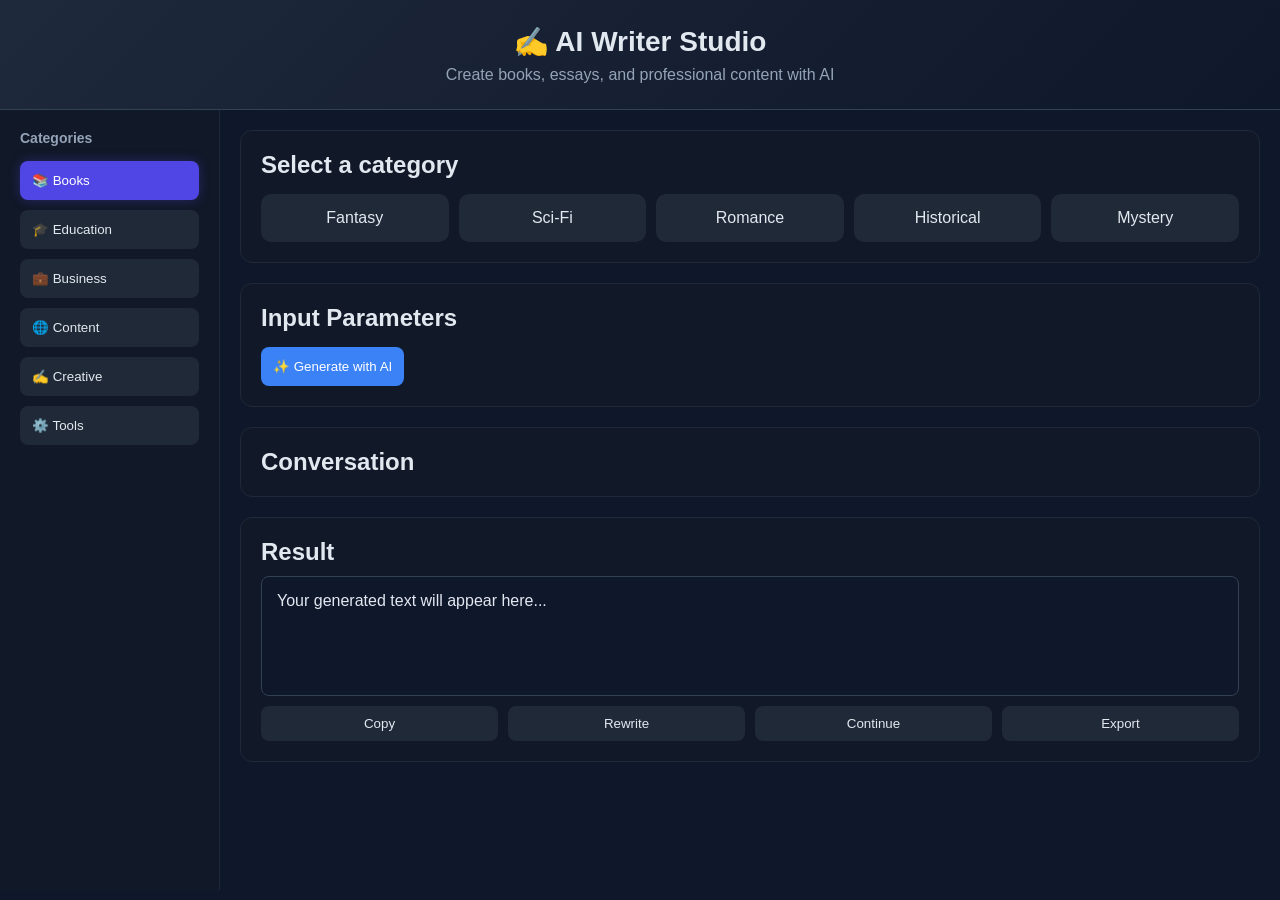
==== index.html @ 290512c1 "Rename writer.html to index.html for SaaS structure" ====
<!DOCTYPE htm1>
<html lang="en">
<head>
    <meta charset="UTF-8">
    <meta name="viewport" content="width=device-width, initial-scale=1.0">
    <title>AI Writer Studio</title>
    <link rel="stylesheet" href="writer.css">
</head>
<body>

<div class="app">

    <!-- HEADER -->
    <header class="top-bar">
        <h1>✍️ AI Writer Studio</h1>
        <p>Create books, essays, and professional content with AI</p>
    </header>

    <!-- MAIN -->
    <div class="container">

        <!-- SIDEBAR -->
        <aside class="sidebar">
            <h2>Categories</h2>

            <button class="cat active" data-category="Books">📚 Books</button>
            <button class="cat" data-category="Education">🎓 Education</button>
            <button class="cat" data-category="Business">💼 Business</button>
            <button class="cat" data-category="Content">🌐 Content</button>
            <button class="cat" data-category="Creative">✍️ Creative</button>
            <button class="cat" data-category="Tools">⚙️ Tools</button>

        </aside>

        <!-- CONTENT -->
        <main class="main">

            <!-- MODE AREA -->
            <section class="panel">
                <h2>Select a category</h2>
                <div class="modes"></div>
            </section>

            <!-- FORM AREA -->
            <section class="panel">
                <h2>Input Parameters</h2>

                <div class="form" id="dynamicForm">
                    <input type="text" placeholder="Title / Topic">
                    <input type="text" placeholder="Main idea">
                    <textarea placeholder="Additional instructions..."></textarea>
                </div>

                <button id="generateBtn" class="generate">✨ Generate with AI</button>
                <button id="cancelBtn" class="cancel" style="display:none;">⛔ Cancel</button>

            </section>

            <!-- CHAT (НОВОЕ) -->
            <section class="panel">
                <h2>Conversation</h2>

                <div id="outputChat" class="chat">
                    <!-- messages -->
                </div>
            </section>

            <!-- RESULT -->
            <section class="panel result">
                <h2>Result</h2>

                <div id="resultBox" class="output">
                    Your generated text will appear here...
                </div>

                <div class="actions">
                    <button>Copy</button>
                    <button>Rewrite</button>
                    <button>Continue</button>
                    <button>Export</button>
                </div>
            </section>

        </main>

    </div>

</div>









<script src="writer.js"></script>

</body>
</html>
---- writer.css ----
* {
    margin: 0;
    padding: 0;
    box-sizing: border-box;
    font-family: Arial, sans-serif;
}

body {
    background: #0f172a;
    color: #e2e8f0;
}

/* APP WRAPPER */
.app {
    min-height: 100vh;
    display: flex;
    flex-direction: column;
}

/* TOP BAR */
.top-bar {
    padding: 25px;
    text-align: center;
    background: linear-gradient(135deg, #1e293b, #0f172a);
    border-bottom: 1px solid #334155;
}

.top-bar h1 {
    font-size: 28px;
    margin-bottom: 8px;
}

.top-bar p {
    color: #94a3b8;
}

/* LAYOUT */
.container {
    display: flex;
    height: calc(100vh - 120px);
}

/* SIDEBAR */
.sidebar {
    width: 220px;
    background: #111827;
    padding: 20px;
    border-right: 1px solid #1f2937;
}

.sidebar h2 {
    font-size: 14px;
    color: #94a3b8;
    margin-bottom: 15px;
}

.cat {
    width: 100%;
    padding: 12px;
    margin-bottom: 10px;
    background: #1f2937;
    border: none;
    color: #e2e8f0;
    border-radius: 8px;
    cursor: pointer;
    transition: 0.2s;
    text-align: left;
}

.cat:hover {
    background: #334155;
}

.cat,
.mode,
.card {
    transition: all 0.2s ease;
}

.cat.active,
.mode.active {
    background: #4f46e5;
    color: white;
    border-color: #4f46e5;
    box-shadow: 0 0 12px rgba(79, 70, 229, .35);
}

/* MAIN */
.main {
    flex: 1;
    padding: 20px;
    overflow-y: auto;
    min-width: 0; /* 🔥 ВАЖНО: фикс для flex */
}

/* PANELS */
.panel {
    background: #111827;
    padding: 20px;
    border-radius: 12px;
    margin-bottom: 20px;
    border: 1px solid #1f2937;
    width: 100%; /* 🔥 добавлено */
}

/* MODES */
.modes {
    display: grid;
    grid-template-columns: repeat(auto-fit, minmax(120px, 1fr));
    gap: 10px;
    margin-top: 15px;
}

.card {
    background: #1f2937;
    padding: 15px;
    border-radius: 10px;
    text-align: center;
    cursor: pointer;
    transition: 0.2s;
}

.card:hover {
    background: #334155;
    transform: translateY(-2px);
}

.card.active {
    background: #4f46e5;
    color: white;
    box-shadow: 0 0 12px rgba(79, 70, 229, .35);
    transform: translateY(-2px);
}

.output.loading {
    opacity: 0.6;
    font-style: italic;
}

/* CHAT */
.chat {
    display: flex;
    flex-direction: column;
    gap: 10px;
}

/* user message */
.msg-user {
    align-self: flex-end;
    background: #4f46e5;
    color: white;
    padding: 10px 14px;
    border-radius: 12px 12px 0 12px;
    max-width: 70%;
}

/* AI message */
.msg-ai {
    align-self: flex-start;
    background: #1f2937;
    color: #e5e7eb;
    padding: 10px 14px;
    border-radius: 12px 12px 12px 0;
    max-width: 70%;
}

/* FORM */
.form {
    width: 100%;
    display: flex;
    flex-direction: column;
    gap: 10px;
    margin-top: 15px;
}

/* 🔥 FIX ДЛЯ ИНПУТОВ (ВАЖНО) */
.form input,
.form textarea {
    width: 100%;
    box-sizing: border-box;
    padding: 12px;
    border-radius: 8px;
    border: 1px solid #334155;
    background: #0f172a;
    color: #e2e8f0;
}

/* textarea */
.form textarea {
    min-height: 100px;
    resize: none;
}

/* BUTTON */
.generate {
    padding: 12px;
    background: #3b82f6;
    border: none;
    color: white;
    border-radius: 8px;
    cursor: pointer;
    transition: 0.2s;
}

.generate:hover {
    background: #2563eb;
}

.cancel {
    padding: 12px;
    background: #ef4444;
    border: none;
    color: white;
    border-radius: 8px;
    cursor: pointer;
    transition: 0.2s;
}

.cancel:hover {
    background: #dc2626;
}

/* RESULT */
.result .output {
    background: #0f172a;
    padding: 15px;
    border-radius: 8px;
    margin-top: 10px;
    min-height: 120px;
    border: 1px solid #334155;
}

.actions {
    display: flex;
    gap: 10px;
    margin-top: 10px;
}

.actions button {
    flex: 1;
    padding: 10px;
    background: #1f2937;
    border: none;
    color: #e2e8f0;
    border-radius: 8px;
    cursor: pointer;
    transition: 0.2s;
}

.actions button:hover {
    background: #334155;
}

/* MOBILE */
@media (max-width: 900px) {
    .container {
        flex-direction: column;
    }

    .sidebar {
        width: 100%;
        display: flex;
        overflow-x: auto;
        gap: 10px;
    }

    .cat {
        min-width: 140px;
    }
}
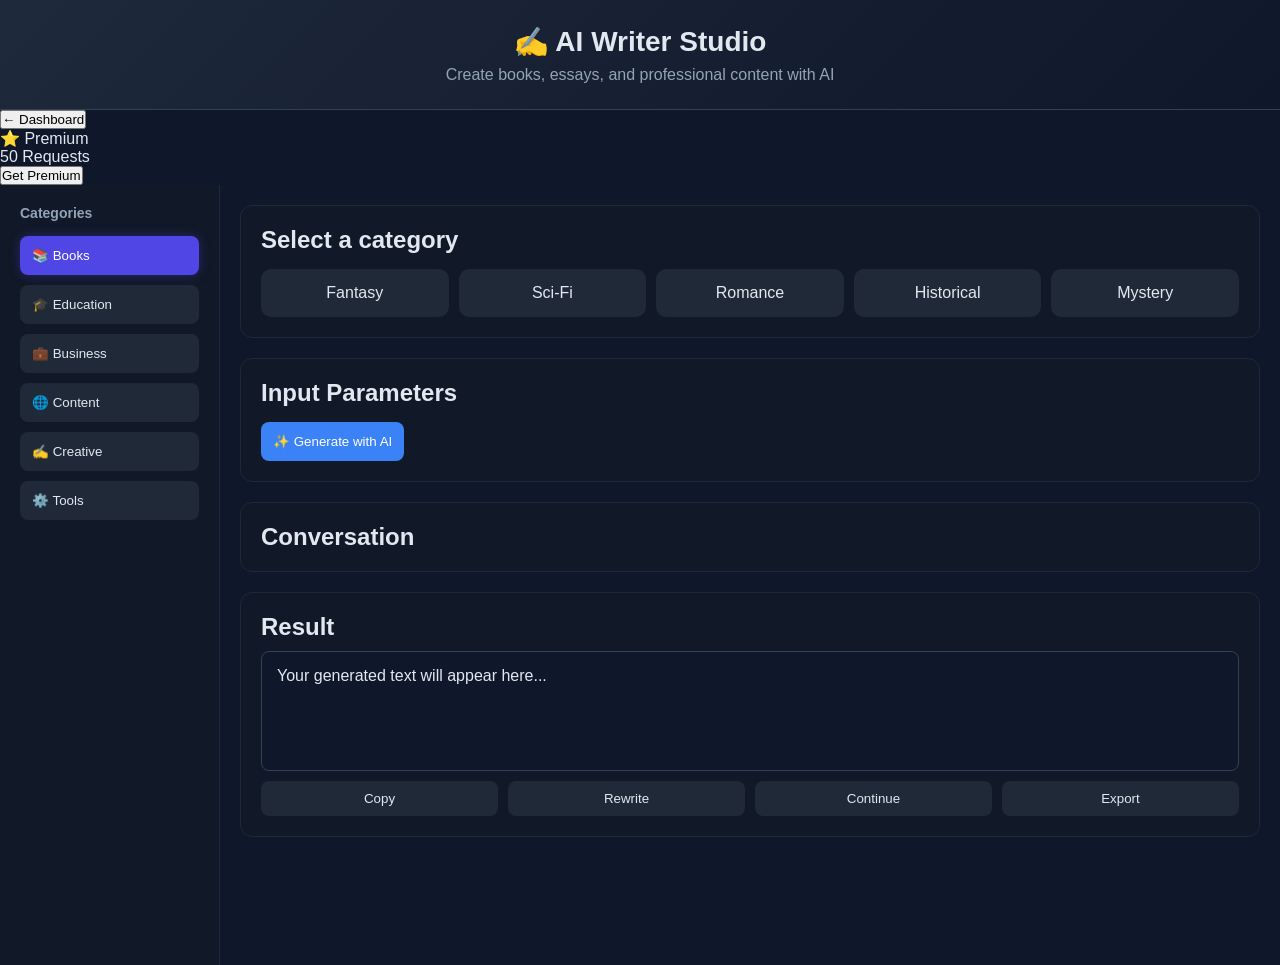
==== commit 96ed80df: "Update index.html" ====
--- a/index.html
+++ b/index.html
@@ -15,6 +15,31 @@
         <h1>✍️ AI Writer Studio</h1>
         <p>Create books, essays, and professional content with AI</p>
     </header>
+
+    <!-- WRITER NAVBAR -->
+<div class="writer-toolbar">
+
+    <button id="backDashboard" class="toolbar-btn">
+        ← Dashboard
+    </button>
+
+    <div class="toolbar-center">
+
+        <div class="premium-box">
+            ⭐ Premium
+        </div>
+
+        <div class="requests-box">
+            <span id="requestsLeft">50</span> Requests
+        </div>
+
+    </div>
+
+    <button id="premiumBtn" class="premium-btn">
+        Get Premium
+    </button>
+
+</div>
 
     <!-- MAIN -->
     <div class="container">
@@ -98,4 +123,4 @@
 <script src="writer.js"></script>
 
 </body>
-</html>+</html>
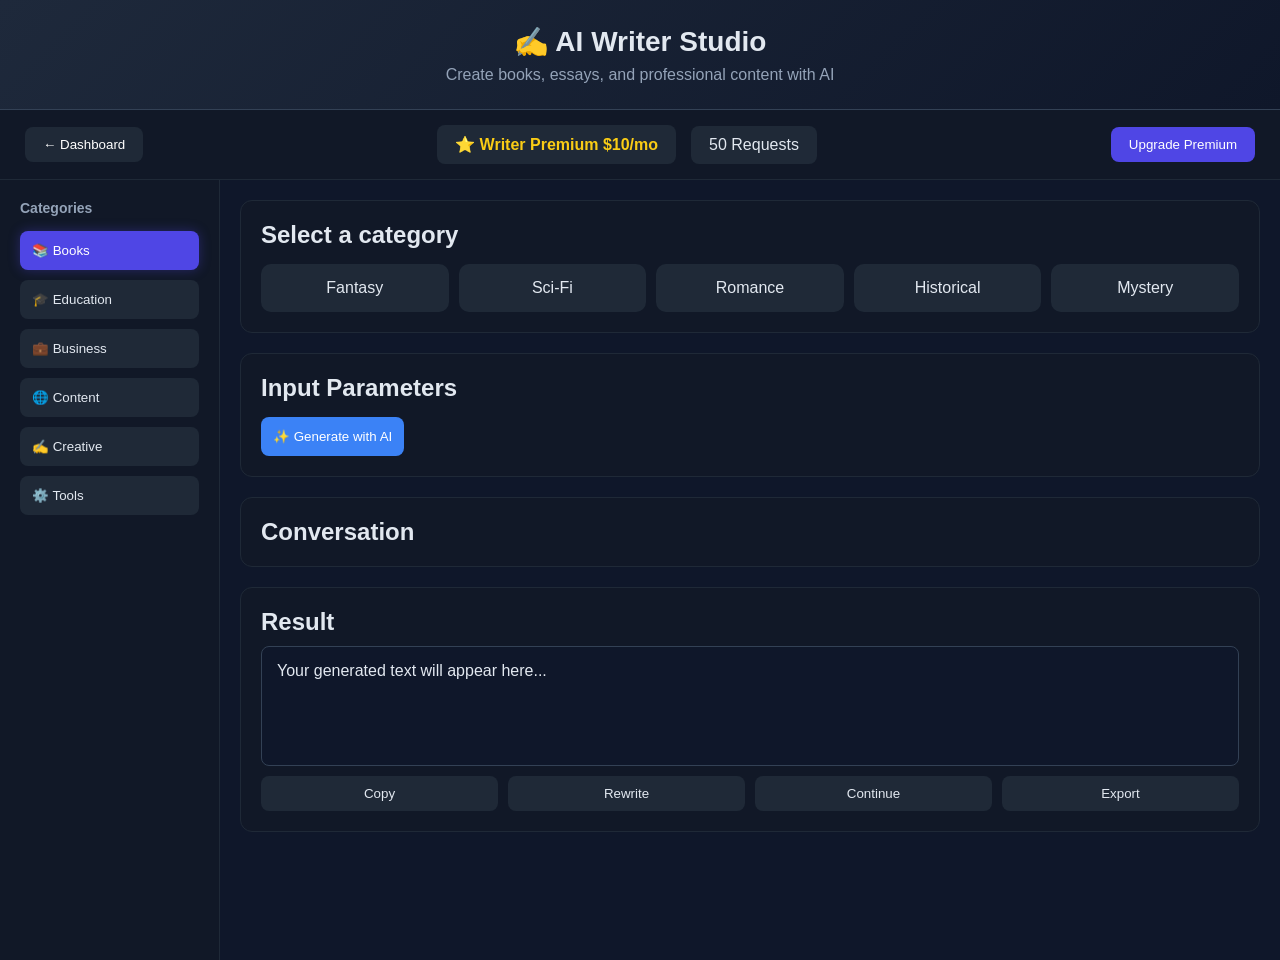
==== commit 01dbe85a: "Revise premium feature labels in index.html Updated premium features text for clarity." ====
--- a/index.html
+++ b/index.html
@@ -16,7 +16,7 @@
         <p>Create books, essays, and professional content with AI</p>
     </header>
 
-    <!-- WRITER NAVBAR -->
+ <!-- WRITER NAVBAR -->
 <div class="writer-toolbar">
 
     <button id="backDashboard" class="toolbar-btn">
@@ -26,7 +26,8 @@
     <div class="toolbar-center">
 
         <div class="premium-box">
-            ⭐ Premium
+            ⭐ Writer Premium
+            <span class="price">$10/mo</span>
         </div>
 
         <div class="requests-box">
@@ -36,7 +37,7 @@
     </div>
 
     <button id="premiumBtn" class="premium-btn">
-        Get Premium
+        Upgrade Premium
     </button>
 
 </div>
--- a/writer.css
+++ b/writer.css
@@ -251,6 +251,108 @@
     background: #334155;
 }
 
+/* ===========================
+   WRITER TOOLBAR
+=========================== */
+
+.writer-toolbar{
+
+    display:flex;
+    justify-content:space-between;
+    align-items:center;
+
+    gap:20px;
+
+    padding:15px 25px;
+
+    background:#111827;
+
+    border-bottom:1px solid #1f2937;
+
+}
+
+.toolbar-center{
+
+    display:flex;
+
+    gap:15px;
+
+    align-items:center;
+
+}
+
+.toolbar-btn{
+
+    background:#1f2937;
+
+    color:white;
+
+    border:none;
+
+    border-radius:8px;
+
+    padding:10px 18px;
+
+    cursor:pointer;
+
+    transition:.2s;
+
+}
+
+.toolbar-btn:hover{
+
+    background:#334155;
+
+}
+
+.premium-box{
+
+    background:#1f2937;
+
+    padding:10px 18px;
+
+    border-radius:8px;
+
+    color:#facc15;
+
+    font-weight:bold;
+
+}
+
+.requests-box{
+
+    background:#1f2937;
+
+    padding:10px 18px;
+
+    border-radius:8px;
+
+}
+
+.premium-btn{
+
+    background:#4f46e5;
+
+    color:white;
+
+    border:none;
+
+    border-radius:8px;
+
+    padding:10px 18px;
+
+    cursor:pointer;
+
+    transition:.2s;
+
+}
+
+.premium-btn:hover{
+
+    background:#6366f1;
+
+}
+
 /* MOBILE */
 @media (max-width: 900px) {
     .container {
@@ -267,4 +369,4 @@
     .cat {
         min-width: 140px;
     }
-}+}
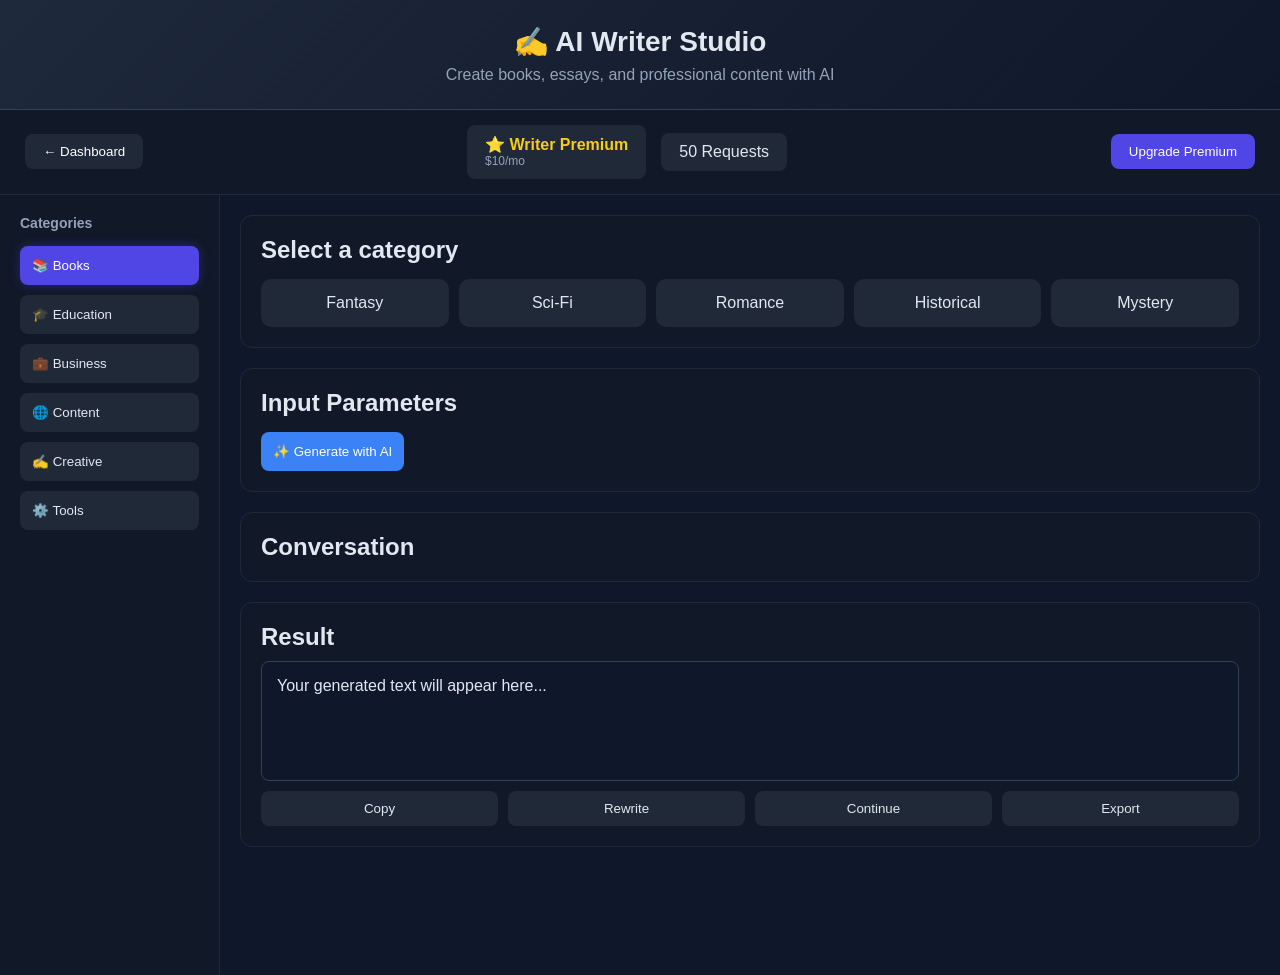
==== commit 63a28f58: "Refactor premium box layout in index.html Removed the premium box's div wrapping and adjusted format" ====
--- a/index.html
+++ b/index.html
@@ -25,10 +25,9 @@
 
     <div class="toolbar-center">
 
-        <div class="premium-box">
-            ⭐ Writer Premium
-            <span class="price">$10/mo</span>
-        </div>
+     <div class="premium-box">
+    ⭐ Writer Premium <span class="price">$10/mo</span>
+</div>
 
         <div class="requests-box">
             <span id="requestsLeft">50</span> Requests
--- a/writer.css
+++ b/writer.css
@@ -306,6 +306,10 @@
 }
 
 .premium-box{
+      display: flex;
+    flex-direction: column;
+
+     line-height: 1.2;
 
     background:#1f2937;
 
@@ -317,6 +321,12 @@
 
     font-weight:bold;
 
+}
+
+.premium-box .price {
+    font-size: 12px;
+    color: #94a3b8;
+    font-weight: normal;
 }
 
 .requests-box{
